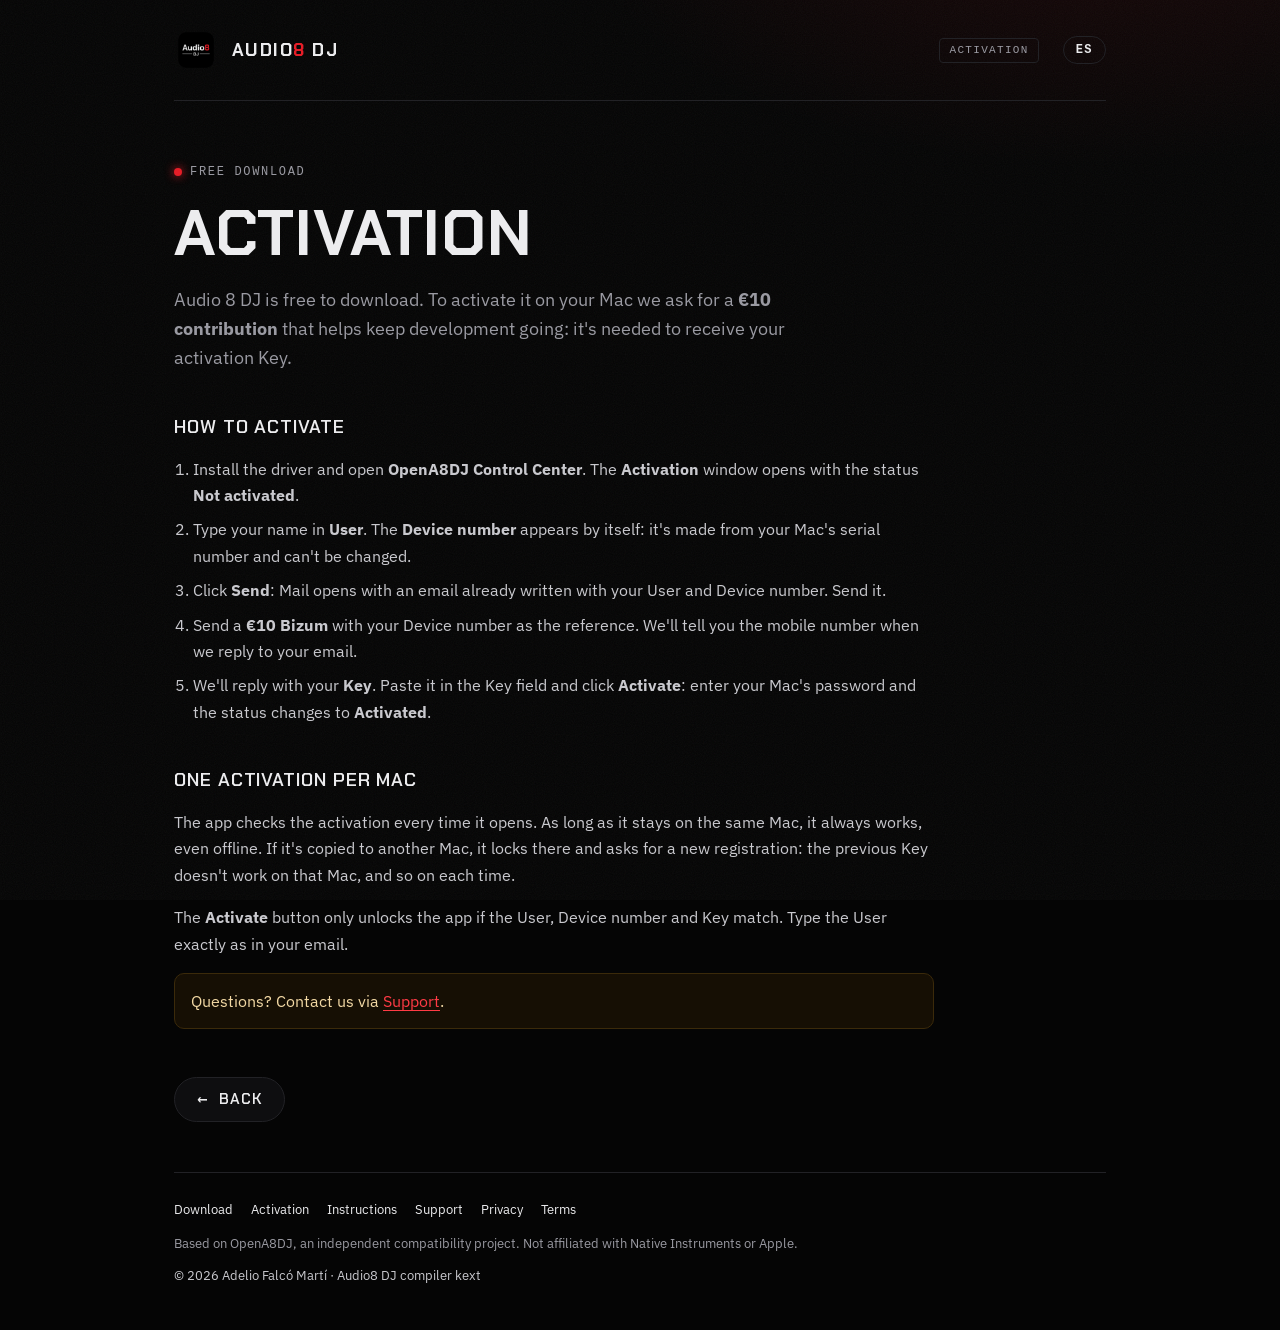
==== activar.html @ 68c7a6a6 "Add files via upload" ====
<!doctype html>
<html lang="es">
<head>
  <meta charset="utf-8" />
  <meta name="viewport" content="width=device-width, initial-scale=1" />
  <title data-es="Activación · Audio8 DJ para Mac Intel" data-en="Activation · Audio8 DJ for Intel Macs">Activación · Audio8 DJ para Mac Intel</title>
  <meta name="theme-color" content="#050505" />
  <script>(function(){var l;try{l=localStorage.getItem("a8dj-lang")}catch(e){}if(l!=="es"&&l!=="en")l=/^es\b/i.test(navigator.language||"")?"es":"en";document.documentElement.lang=l})();</script>
  <link rel="icon" href="assets/favicon.ico" sizes="any" />
  <link rel="apple-touch-icon" href="assets/apple-touch-icon.png" />
  <link rel="stylesheet" href="assets/style.css" />
</head>
<body>
  <div class="wrap">
    <header class="top">
      <a href="index.html" data-testid="site-home-link"><img src="assets/icon-512.png" alt="" /><span class="brand">Audio<b>8</b> DJ</span></a>
      <span class="tag"><span data-l="es">Activación</span><span data-l="en">Activation</span></span>
      <button id="lang-toggle" class="lang" type="button" data-testid="lang-toggle">EN</button>
    </header>

    <article data-testid="activation-page">
      <div data-l="es">
        <span class="eyebrow"><span class="led"></span> Descarga gratuita</span>
        <h1>Activación</h1>
        <p class="lead">Audio 8 DJ se descarga gratis. Para activarla en tu Mac te pedimos una <b>aportación de 10 €</b> que ayuda a mantener el desarrollo: es necesaria para recibir tu Key de activación.</p>

        <h2>Cómo se activa</h2>
        <ol data-testid="activation-steps-es">
          <li>Instala el driver y abre <b>OpenA8DJ Control Center</b>. Se abre la ventana <b>Activación</b> con el estado <b>No activada</b>.</li>
          <li>Escribe tu nombre en <b>Usuario</b>. El <b>Nº de dispositivo</b> aparece solo: se calcula a partir del número de serie de tu Mac y no se puede cambiar.</li>
          <li>Pulsa <b>Enviar</b>: se abre Mail con un correo ya escrito con tu Usuario y tu Nº de dispositivo. Envíalo.</li>
          <li>Haz un <b>Bizum de 10 €</b> con tu Nº de dispositivo como concepto. <span data-bizum-es>El móvil te lo indicamos al responder tu correo.</span></li>
          <li>Te responderemos con tu <b>Key</b>. Pégala en el campo Key y pulsa <b>Activar</b>: introduce la contraseña del Mac y el estado pasará a <b>Activada</b>.</li>
        </ol>

        <h2>Una activación por Mac</h2>
        <p>La app comprueba la activación cada vez que se abre. Mientras siga en el mismo Mac, funciona siempre, también sin internet. Si se copia a otro Mac, allí se bloquea y avisa de que hay que activarla con un nuevo registro: la Key anterior no sirve en ese Mac, y así cada vez.</p>
        <p>El botón <b>Activar</b> solo desbloquea la app si el Usuario, el Nº de dispositivo y la Key coinciden. Escribe el Usuario igual que en tu correo.</p>
        <p class="note">¿Dudas? Escríbenos desde <a href="soporte.html">Soporte</a>.</p>
      </div>
      <div data-l="en">
        <span class="eyebrow"><span class="led"></span> Free download</span>
        <h1>Activation</h1>
        <p class="lead">Audio 8 DJ is free to download. To activate it on your Mac we ask for a <b>€10 contribution</b> that helps keep development going: it's needed to receive your activation Key.</p>

        <h2>How to activate</h2>
        <ol data-testid="activation-steps-en">
          <li>Install the driver and open <b>OpenA8DJ Control Center</b>. The <b>Activation</b> window opens with the status <b>Not activated</b>.</li>
          <li>Type your name in <b>User</b>. The <b>Device number</b> appears by itself: it's made from your Mac's serial number and can't be changed.</li>
          <li>Click <b>Send</b>: Mail opens with an email already written with your User and Device number. Send it.</li>
          <li>Send a <b>€10 Bizum</b> with your Device number as the reference. <span data-bizum-en>We'll tell you the mobile number when we reply to your email.</span></li>
          <li>We'll reply with your <b>Key</b>. Paste it in the Key field and click <b>Activate</b>: enter your Mac's password and the status changes to <b>Activated</b>.</li>
        </ol>

        <h2>One activation per Mac</h2>
        <p>The app checks the activation every time it opens. As long as it stays on the same Mac, it always works, even offline. If it's copied to another Mac, it locks there and asks for a new registration: the previous Key doesn't work on that Mac, and so on each time.</p>
        <p>The <b>Activate</b> button only unlocks the app if the User, Device number and Key match. Type the User exactly as in your email.</p>
        <p class="note">Questions? Contact us via <a href="soporte.html">Support</a>.</p>
      </div>

      <div class="back-row"><a class="btn" href="index.html" data-testid="back-btn">← <span data-l="es">Volver</span><span data-l="en">Back</span></a></div>
    </article>

    <footer>
      <nav><a href="index.html"><span data-l="es">Descarga</span><span data-l="en">Download</span></a><a href="activar.html"><span data-l="es">Activación</span><span data-l="en">Activation</span></a><a href="instrucciones.html"><span data-l="es">Instrucciones</span><span data-l="en">Instructions</span></a><a href="soporte.html"><span data-l="es">Soporte</span><span data-l="en">Support</span></a><a href="privacidad.html"><span data-l="es">Privacidad</span><span data-l="en">Privacy</span></a><a href="terminos.html"><span data-l="es">Términos</span><span data-l="en">Terms</span></a></nav>
      <p data-l="es">Basado en OpenA8DJ, un proyecto independiente de compatibilidad. No afiliado a Native Instruments ni Apple.</p>
      <p data-l="en">Based on OpenA8DJ, an independent compatibility project. Not affiliated with Native Instruments or Apple.</p>
      <p class="copy" data-testid="site-copyright">© <span data-year></span> Adelio Falcó Martí · Audio8 DJ compiler kext</p>
    </footer>
  </div>
  <script src="config.js"></script>
  <script src="assets/app.js"></script>
</body>
</html>
---- assets/style.css ----
[hidden] { display: none !important; }
@font-face { font-family: "Chakra Petch"; src: url("fonts/ChakraPetch-SemiBold.ttf") format("truetype"); font-weight: 600; font-display: swap; }
@font-face { font-family: "Chakra Petch"; src: url("fonts/ChakraPetch-Bold.ttf") format("truetype"); font-weight: 700; font-display: swap; }
@font-face { font-family: "IBM Plex Sans"; src: url("fonts/IBMPlexSans.ttf") format("truetype"); font-weight: 100 700; font-display: swap; }

:root {
  --bg: #050505; --panel: #0e0e10; --line: #222226; --text: #ececee; --muted: #9a9aa2;
  --red: #e61e28; --red-hot: #ff3b45; --green: #22c55e; --amber: #f59e0b;
  --display: "Chakra Petch", system-ui, sans-serif; --body: "IBM Plex Sans", system-ui, sans-serif;
  --mono: ui-monospace, "SF Mono", Menlo, monospace;
}
* { box-sizing: border-box; }
html { background: var(--bg); }
body {
  margin: 0; color: var(--text); font: 16px/1.65 var(--body); min-height: 100vh;
  background:
    radial-gradient(900px 500px at 85% -10%, rgba(230, 30, 40, .10), transparent 60%),
    var(--bg);
}
body::before {
  content: ""; position: fixed; inset: 0; pointer-events: none; opacity: .05; z-index: 0;
  background-image: url("data:image/svg+xml,%3Csvg xmlns='http://www.w3.org/2000/svg' width='160' height='160'%3E%3Cfilter id='n'%3E%3CfeTurbulence type='fractalNoise' baseFrequency='.9' numOctaves='3'/%3E%3C/filter%3E%3Crect width='100%25' height='100%25' filter='url(%23n)'/%3E%3C/svg%3E");
}
::selection { background: var(--red); color: #fff; }
a { color: var(--red-hot); text-underline-offset: 3px; }
.wrap { position: relative; z-index: 1; max-width: 980px; margin: 0 auto; padding: 0 24px; }

header.top { display: flex; align-items: center; gap: 14px; padding: 28px 0; border-bottom: 1px solid var(--line); }
header.top img { width: 44px; height: 44px; }
header.top a { display: flex; align-items: center; gap: 14px; color: var(--text); text-decoration: none; }
.brand { font: 700 18px/1 var(--display); letter-spacing: .08em; text-transform: uppercase; }
.brand b { color: var(--red); }
.tag { margin-left: auto; font: 11px/1 var(--mono); letter-spacing: .12em; text-transform: uppercase; color: var(--muted); border: 1px solid var(--line); padding: 6px 9px; border-radius: 4px; }

.eyebrow { display: inline-flex; align-items: center; gap: 8px; font: 12px/1 var(--mono); letter-spacing: .14em; text-transform: uppercase; color: var(--muted); }
.led { width: 8px; height: 8px; border-radius: 50%; background: var(--red); box-shadow: 0 0 10px var(--red); animation: pulse 2.4s ease-in-out infinite; }
@keyframes pulse { 50% { opacity: .45; } }

h1 { font: 700 clamp(2.4rem, 6vw, 4rem)/1.02 var(--display); text-transform: uppercase; letter-spacing: .01em; margin: 18px 0 0; }
h1 .r { color: var(--red); }
h2 { font: 600 1.15rem/1.3 var(--display); text-transform: uppercase; letter-spacing: .05em; margin: 44px 0 10px; }
h3 { font: 600 1rem/1.3 var(--display); margin: 26px 0 6px; }
p, li { color: #c9c9ce; }
.lead { font-size: 1.1rem; color: var(--muted); max-width: 620px; margin-top: 18px; }

.hero { padding: 72px 0 40px; display: grid; grid-template-columns: 1.3fr 1fr; gap: 48px; align-items: center; }
.hero > img { width: 100%; max-width: 300px; justify-self: end; filter: drop-shadow(0 30px 60px rgba(230, 30, 40, .18)); animation: rise .9s ease-out both; }
.hero > div { animation: rise .7s ease-out both; }
@keyframes rise { from { opacity: 0; transform: translateY(14px); } }

.download { margin-top: 34px; display: flex; flex-wrap: wrap; align-items: center; gap: 18px; }
.btn {
  display: inline-flex; align-items: center; gap: 10px; padding: 14px 22px; border-radius: 999px;
  font: 600 15px/1 var(--display); letter-spacing: .06em; text-transform: uppercase; text-decoration: none;
  color: var(--text); border: 1px solid var(--line); background: var(--panel);
  transition: transform .15s ease, background-color .15s ease, border-color .15s ease;
}
.btn:hover { transform: translateY(-2px); border-color: #3a3a40; }
.btn-primary { background: var(--red); border-color: var(--red); color: #fff; box-shadow: 0 10px 30px rgba(230, 30, 40, .3); }
.btn-primary:hover { background: var(--red-hot); border-color: var(--red-hot); }
.btn svg { width: 18px; height: 18px; }
#download-meta { font: 13px/1.4 var(--mono); color: var(--muted); }
#download-meta[data-state="missing"] { color: var(--amber); }

.nav { display: grid; grid-template-columns: repeat(5, 1fr); gap: 14px; margin: 30px 0 60px; }
.card {
  display: block; padding: 22px; border: 1px solid var(--line); border-radius: 14px; background: var(--panel);
  text-decoration: none; color: var(--text); transition: transform .18s ease, border-color .18s ease;
  animation: rise .6s ease-out both;
}
.card:nth-child(2) { animation-delay: .06s; } .card:nth-child(3) { animation-delay: .12s; } .card:nth-child(4) { animation-delay: .18s; } .card:nth-child(5) { animation-delay: .24s; }
.card:hover { transform: translateY(-3px); border-color: var(--red); }
.card span { display: block; font: 600 1rem/1.2 var(--display); text-transform: uppercase; letter-spacing: .05em; }
.card small { display: block; margin-top: 6px; color: var(--muted); font-size: .85rem; line-height: 1.45; }

.req { display: grid; grid-template-columns: repeat(3, 1fr); gap: 14px; }
.req div { border-left: 2px solid var(--red); padding: 4px 0 4px 14px; }
.req b { display: block; font: 600 .8rem/1.2 var(--mono); text-transform: uppercase; letter-spacing: .1em; color: var(--muted); }

article { padding: 56px 0 20px; max-width: 760px; }
article ol, article ul { padding-left: 1.2rem; }
article li { margin: 8px 0; }
code, pre { font-family: var(--mono); font-size: .88rem; }
code { background: #17171a; border: 1px solid var(--line); padding: 1px 6px; border-radius: 4px; color: #f1f1f3; }
pre { background: #0b0b0d; border: 1px solid var(--line); border-radius: 10px; padding: 16px; overflow-x: auto; color: #e5e5e8; }
.note { border: 1px solid #3b2a0a; background: rgba(245, 158, 11, .07); color: #f3d9a4; border-radius: 10px; padding: 14px 16px; }
.back-row { margin: 48px 0 30px; }

footer { border-top: 1px solid var(--line); padding: 26px 0 40px; font-size: .82rem; color: var(--muted); }
footer p { color: var(--muted); margin: 4px 0; }
footer nav { display: flex; flex-wrap: wrap; gap: 18px; margin-bottom: 12px; }
footer nav a { color: var(--text); text-decoration: none; }
footer nav a:hover { color: var(--red-hot); }

@media (max-width: 980px) { .nav { grid-template-columns: repeat(3, 1fr); } }
@media (max-width: 760px) {
  .hero { grid-template-columns: 1fr; padding-top: 44px; }
  .hero > img { justify-self: start; max-width: 160px; order: -1; }
  .nav, .req { grid-template-columns: 1fr 1fr; }
}
@media (max-width: 460px) { .nav, .req { grid-template-columns: 1fr; } }
@media (prefers-reduced-motion: reduce) { * { animation: none !important; transition: none !important; } }

html[lang="es"] [data-l="en"], html[lang="en"] [data-l="es"] { display: none !important; }
.lang { margin-left: 10px; font: 600 12px/1 var(--mono); letter-spacing: .12em; color: var(--text); background: transparent; border: 1px solid var(--line); border-radius: 999px; padding: 7px 12px; cursor: pointer; transition: border-color .15s ease, color .15s ease; }
.lang:hover { border-color: var(--red); color: var(--red-hot); }

.buy { margin-top: 34px; display: grid; gap: 18px; max-width: 520px; }
.buy label { display: grid; gap: 6px; font: 600 12px/1.2 var(--mono); text-transform: uppercase; letter-spacing: .1em; color: var(--muted); }
.buy input:not([type="checkbox"]) { font: 16px/1.4 var(--body); color: var(--text); background: #0b0b0d; border: 1px solid var(--line); border-radius: 10px; padding: 12px 14px; transition: border-color .15s ease; }
.buy input:focus { outline: none; border-color: var(--red); }
.buy .check { display: flex; align-items: flex-start; gap: 10px; text-transform: none; letter-spacing: 0; font: 14px/1.5 var(--body); color: #c9c9ce; }
.buy .check input { margin-top: 4px; accent-color: var(--red); width: 16px; height: 16px; }
.buy button { justify-self: start; }
.buy button:disabled { opacity: .5; cursor: not-allowed; transform: none; }
.buy-msg { min-height: 1.4em; margin: 0; color: var(--amber); font-size: .92rem; }
.pay { margin-top: 34px; padding: 26px; border: 1px solid var(--line); border-radius: 16px; background: var(--panel); max-width: 620px; animation: rise .5s ease-out both; }
.pay ol { font-size: 1.05rem; }
.pay li b { color: #fff; }
.ref { font-size: 1.15rem; padding: 4px 10px; border-color: var(--red); letter-spacing: .08em; }
.buy-status { font-weight: 600; color: var(--amber); }
.buy-status[data-state="paid"] { color: var(--green); }
.buy-status[data-state="cancelled"] { color: var(--muted); }
.coupon { display: flex; gap: 12px; align-items: flex-end; }
.coupon label { flex: 1; }
#coupon-msg[data-state="ok"] { color: var(--green); }
footer .copy { margin-top: 10px; color: #c9c9ce; }

.features { margin-top: 56px; }
.features h2 { margin-top: 0; }
.features ul { list-style: none; padding: 0; margin: 18px 0 0; display: grid; grid-template-columns: repeat(2, 1fr); gap: 12px 28px; }
.features li { display: flex; gap: 14px; align-items: baseline; padding: 12px 0; border-bottom: 1px solid var(--line); margin: 0; }
.features li b { flex: 0 0 64px; font: 700 .8rem/1 var(--mono); letter-spacing: .08em; color: var(--red-hot); }
.features .fine { font-size: .85rem; color: var(--muted); margin-top: 14px; }
@media (max-width: 760px) { .features ul { grid-template-columns: 1fr; } }
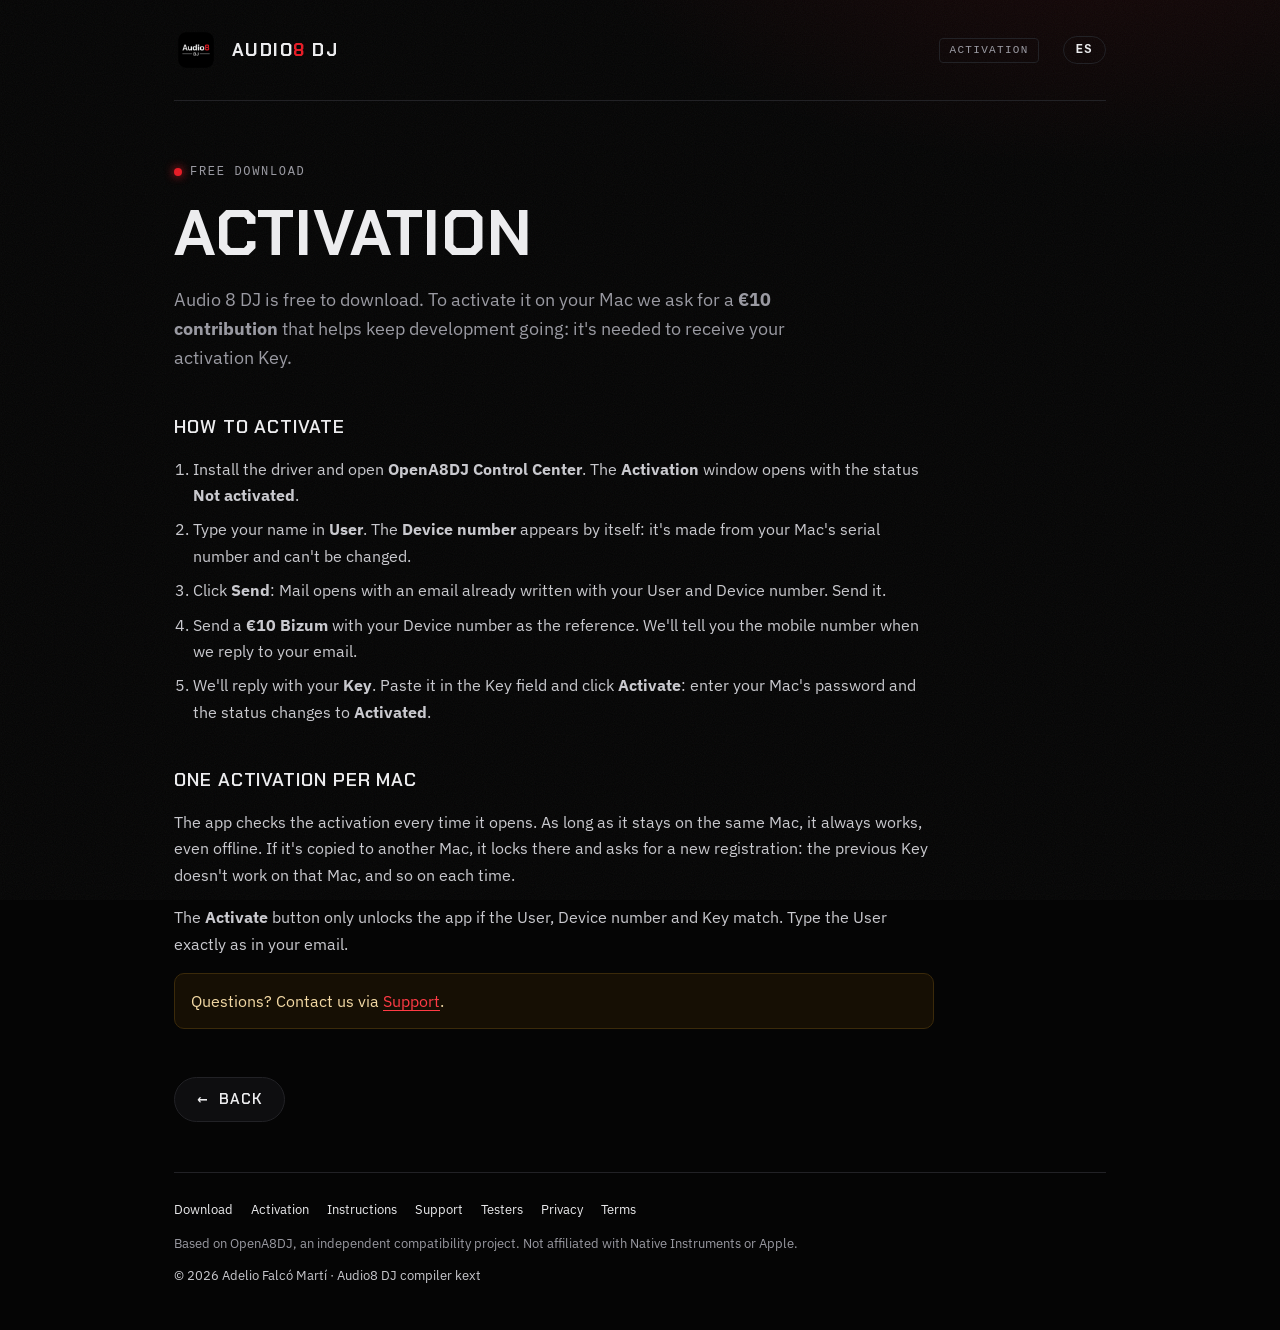
==== commit e24a32a3: "Add files via upload" ====
--- a/activar.html
+++ b/activar.html
@@ -62,7 +62,7 @@
     </article>
 
     <footer>
-      <nav><a href="index.html"><span data-l="es">Descarga</span><span data-l="en">Download</span></a><a href="activar.html"><span data-l="es">Activación</span><span data-l="en">Activation</span></a><a href="instrucciones.html"><span data-l="es">Instrucciones</span><span data-l="en">Instructions</span></a><a href="soporte.html"><span data-l="es">Soporte</span><span data-l="en">Support</span></a><a href="privacidad.html"><span data-l="es">Privacidad</span><span data-l="en">Privacy</span></a><a href="terminos.html"><span data-l="es">Términos</span><span data-l="en">Terms</span></a></nav>
+      <nav><a href="index.html"><span data-l="es">Descarga</span><span data-l="en">Download</span></a><a href="activar.html"><span data-l="es">Activación</span><span data-l="en">Activation</span></a><a href="instrucciones.html"><span data-l="es">Instrucciones</span><span data-l="en">Instructions</span></a><a href="soporte.html"><span data-l="es">Soporte</span><span data-l="en">Support</span></a><a href="testers.html">Testers</a><a href="privacidad.html"><span data-l="es">Privacidad</span><span data-l="en">Privacy</span></a><a href="terminos.html"><span data-l="es">Términos</span><span data-l="en">Terms</span></a></nav>
       <p data-l="es">Basado en OpenA8DJ, un proyecto independiente de compatibilidad. No afiliado a Native Instruments ni Apple.</p>
       <p data-l="en">Based on OpenA8DJ, an independent compatibility project. Not affiliated with Native Instruments or Apple.</p>
       <p class="copy" data-testid="site-copyright">© <span data-year></span> Adelio Falcó Martí · Audio8 DJ compiler kext</p>
--- a/assets/style.css
+++ b/assets/style.css
@@ -133,3 +133,41 @@
 .features li b { flex: 0 0 64px; font: 700 .8rem/1 var(--mono); letter-spacing: .08em; color: var(--red-hot); }
 .features .fine { font-size: .85rem; color: var(--muted); margin-top: 14px; }
 @media (max-width: 760px) { .features ul { grid-template-columns: 1fr; } }
+
+.soon { margin-top: 34px; display: flex; gap: 16px; align-items: flex-start; padding: 18px 20px; border: 1px solid var(--line); border-left: 2px solid var(--amber); border-radius: 12px; background: var(--panel); }
+.soon p { margin: 0; color: var(--muted); }
+.soon p b { color: var(--text); }
+.soon-tag { flex: none; font: 11px/1 var(--mono); letter-spacing: .12em; text-transform: uppercase; color: var(--amber); border: 1px solid var(--amber); padding: 6px 9px; border-radius: 4px; }
+@media (max-width: 460px) { .soon { flex-direction: column; } }
+.soon { align-items: center; }
+.soon p { flex: 1; }
+.soon-btn { flex: none; padding: 12px 18px; font-size: 13px; border-color: var(--amber); }
+.soon-btn:hover { background: var(--amber); color: #0a0a0a; }
+@media (max-width: 760px) { .soon { flex-direction: column; align-items: flex-start; } }
+html:not(.as-ok) [data-as="ok"], html.as-ok [data-as="soon"] { display: none !important; }
+.soon.ok { border-left-color: var(--green); }
+.soon.ok .soon-tag { color: var(--green); border-color: var(--green); }
+.mac-detect { margin: 14px 0 0; max-width: 620px; font-size: .92rem; color: var(--muted); border-left: 2px solid var(--line); padding-left: 12px; }
+.mac-detect:empty { display: none; }
+.mac-detect b { color: var(--text); }
+.mac-detect[data-kind="intel"], .mac-detect[data-kind="arm-ok"] { border-left-color: var(--green); }
+.mac-detect[data-kind="arm-soon"] { border-left-color: var(--amber); }
+.soon-actions { display: flex; flex-wrap: wrap; gap: 10px; flex: none; max-width: 360px; justify-content: flex-end; }
+.soon-btn .count { margin-left: 6px; padding: 2px 7px; border-radius: 999px; background: var(--amber); color: #0a0a0a; font: 700 11px/1.3 var(--mono); }
+.soon-btn .count:empty { display: none; }
+.soon.ok .soon-btn { border-color: var(--green); }
+.soon.ok .soon-btn:hover { background: var(--green); }
+.soon.ok .soon-btn .count { background: var(--green); }
+.soon-btn.ghost { border-color: var(--line) !important; }
+.soon-btn.ghost:hover { background: var(--text) !important; color: #0a0a0a; }
+@media (max-width: 760px) { .soon-actions { max-width: none; justify-content: flex-start; } }
+pre.cmd { margin: 14px 0 18px; padding: 14px 16px; border: 1px solid var(--line); border-radius: 10px; background: #0d0d10; color: var(--text); font: 13px/1.5 var(--mono); white-space: pre-wrap; word-break: break-all; user-select: all; }
+video.guide { display: block; width: 100%; max-width: 760px; aspect-ratio: 16 / 9; margin: 14px 0 20px; border: 1px solid var(--line); border-radius: 12px; background: #000; }
+.meta { font: 13px/1.4 var(--mono); color: var(--muted); margin-top: 10px; }
+.meta[data-state="none"], .meta[data-state="fail"] { color: var(--amber); }
+.row-actions { max-width: none; justify-content: flex-start; margin: 12px 0; }
+.tested { list-style: none; padding: 0; margin: 12px 0 0; display: grid; gap: 8px; }
+.tested li { display: flex; flex-wrap: wrap; align-items: baseline; gap: 10px; padding: 10px 14px; border: 1px solid rgba(255,255,255,.08); border-radius: 10px; }
+.tested .res { color: #fff; letter-spacing: .08em; font: 600 11px/1 var(--mono); text-transform: uppercase; padding: 4px 8px; border-radius: 99px; background: #333; }
+.tested .res.ok { background: #1f6f3a; } .tested .res.bad { background: #8a1c1c; } .tested .res.wait { background: #6b5200; }
+.tested li { justify-content: flex-start; }
